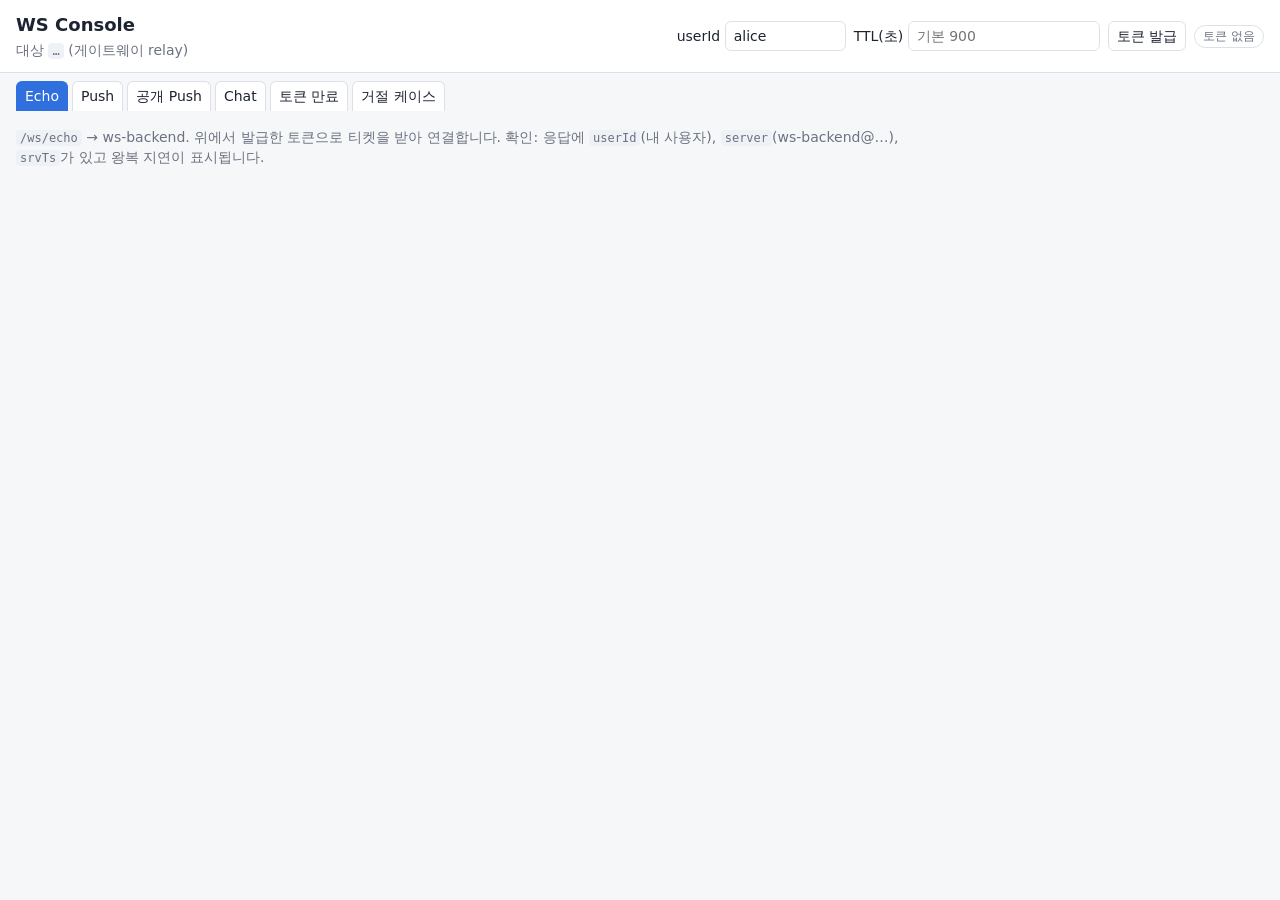
==== modules/ws-console/src/main/resources/static/index.html @ c3d89489 "Add ws-console browser test console and auth-api ttlSeconds (D23) - New module ws-console (:8060): a" ====
<!doctype html>
<html lang="ko">
<head>
  <meta charset="utf-8">
  <meta name="viewport" content="width=device-width, initial-scale=1">
  <title>WS Console</title>
  <link rel="stylesheet" href="style.css">
</head>
<body>
<header class="top">
  <div class="brand">
    <h1>WS Console</h1>
    <span class="muted">대상 <code id="ws-base">…</code> (게이트웨이 relay)</span>
  </div>
  <form id="auth-form" class="auth">
    <label>userId <input id="user-id" value="alice" required size="10"></label>
    <label>TTL(초) <input id="ttl" type="number" min="1" placeholder="기본 900" size="6"></label>
    <button type="submit">토큰 발급</button>
    <span id="token-state" class="badge">토큰 없음</span>
  </form>
</header>

<nav class="tabs" id="tabs">
  <button data-tab="echo" class="active">Echo</button>
  <button data-tab="push">Push</button>
  <button data-tab="public">공개 Push</button>
  <button data-tab="chat">Chat</button>
  <button data-tab="expiry">토큰 만료</button>
  <button data-tab="probe">거절 케이스</button>
</nav>

<main>
  <section id="tab-echo" class="tab active">
    <p class="hint"><code>/ws/echo</code> → ws-backend. 위에서 발급한 토큰으로 티켓을 받아 연결합니다.
      확인: 응답에 <code>userId</code>(내 사용자), <code>server</code>(ws-backend@…), <code>srvTs</code>가 있고 왕복 지연이 표시됩니다.</p>
    <div id="echo-card"></div>
  </section>

  <section id="tab-push" class="tab">
    <p class="hint"><code>/ws/push</code> → ws-backend. 연결하면 기본 토픽 push가 바로 옵니다(autoSubscribe).
      subscribe로 토픽·주기·크기를 바꾸고 unsubscribe로 멈춥니다.</p>
    <div id="push-card"></div>
  </section>

  <section id="tab-public" class="tab">
    <p class="hint"><code>/ws/public/push</code> → ws-backend의 익명 엔드포인트. <b>토큰 없이</b> 연결해 push를 받습니다.
      확인: 메시지를 보내면 <code>read only</code> 오류가 오고, 응답의 userId는 없습니다.</p>
    <div id="public-card"></div>
  </section>

  <section id="tab-chat" class="tab">
    <p class="hint"><code>/ws/chat</code> → ws-chat. 참가자마다 자기 토큰과 티켓으로 연결합니다.
      확인: 같은 방의 모든 참가자(보낸 사람 포함)에게 메시지가 도착하고, 다른 방에는 가지 않으며, <code>server</code>가 ws-chat@…입니다.</p>
    <form id="chat-add" class="row">
      <label>참가자 userId <input id="chat-user" value="alice" size="10" required></label>
      <button type="submit">참가자 추가</button>
    </form>
    <div id="chat-cards" class="grid"></div>
  </section>

  <section id="tab-expiry" class="tab">
    <p class="hint">TTL이 짧은 access token으로 받은 티켓으로 <code>/ws/echo</code>에 연결합니다.
      세션은 access token 만료 시각에 서버가 <b>3000 token expired</b>로 닫아야 합니다.</p>
    <form id="expiry-form" class="row">
      <label>userId <input id="expiry-user" value="expiry-user" size="12" required></label>
      <label>TTL(초) <input id="expiry-ttl" type="number" min="1" value="10" size="5" required></label>
      <button type="submit">짧은 토큰으로 연결</button>
      <span id="expiry-state" class="badge">대기</span>
    </form>
    <div id="expiry-card"></div>
  </section>

  <section id="tab-probe" class="tab">
    <p class="hint">브라우저 WebSocket은 거절된 핸드셰이크의 HTTP 상태를 알 수 없어(close 1006만 보임)
      콘솔 서버가 대신 핸드셰이크를 시도하고 실제 상태를 알려 줍니다.</p>
    <div class="row"><button id="probe-all">전체 실행</button><span id="probe-summary" class="badge">-</span></div>
    <table class="probe">
      <thead><tr><th>케이스</th><th>경로</th><th>자격증명</th><th>기대</th><th>결과</th><th></th></tr></thead>
      <tbody id="probe-rows"></tbody>
    </table>
  </section>
</main>

<script type="module" src="app.js"></script>
</body>
</html>
---- modules/ws-console/src/main/resources/static/style.css ----
:root {
  --bg: #f6f7f9;
  --panel: #ffffff;
  --text: #1d2330;
  --muted: #6b7280;
  --border: #dde1e7;
  --accent: #2f6fde;
  --ok: #1f8a4c;
  --bad: #c43d3d;
  --warn: #b7791f;
  --code: #eef1f5;
}
@media (prefers-color-scheme: dark) {
  :root {
    --bg: #14171c;
    --panel: #1c2027;
    --text: #e3e6ea;
    --muted: #9aa3ae;
    --border: #2e343d;
    --accent: #6b9cf0;
    --ok: #4cc283;
    --bad: #ef6b6b;
    --warn: #e0a84a;
    --code: #262b33;
  }
}
* { box-sizing: border-box; }
body {
  margin: 0;
  background: var(--bg);
  color: var(--text);
  font: 14px/1.45 system-ui, -apple-system, "Apple SD Gothic Neo", sans-serif;
}
code, pre, .log { font-family: ui-monospace, SFMono-Regular, Menlo, monospace; font-size: 12px; }
code { background: var(--code); padding: 1px 4px; border-radius: 4px; }
h1 { font-size: 18px; margin: 0; }
.muted { color: var(--muted); }

.top {
  display: flex; flex-wrap: wrap; gap: 12px; align-items: center; justify-content: space-between;
  padding: 12px 16px; background: var(--panel); border-bottom: 1px solid var(--border);
}
.brand { display: flex; flex-direction: column; gap: 2px; }
.auth, .row { display: flex; flex-wrap: wrap; gap: 8px; align-items: center; }
.row { margin: 8px 0 12px; }

input, button {
  font: inherit; color: var(--text); background: var(--panel);
  border: 1px solid var(--border); border-radius: 6px; padding: 4px 8px;
}
input { max-width: 100%; }
button { cursor: pointer; }
button:hover { border-color: var(--accent); }
button.primary { background: var(--accent); border-color: var(--accent); color: #fff; }
button:disabled { opacity: .5; cursor: default; }

.tabs { display: flex; gap: 4px; padding: 8px 16px 0; overflow-x: auto; }
.tabs button { border-radius: 6px 6px 0 0; border-bottom: none; white-space: nowrap; }
.tabs button.active { background: var(--accent); border-color: var(--accent); color: #fff; }
main { padding: 12px 16px 32px; }
.tab { display: none; }
.tab.active { display: block; }
.hint { color: var(--muted); max-width: 900px; margin: 4px 0 12px; }

.badge {
  display: inline-block; padding: 2px 8px; border-radius: 999px; font-size: 12px;
  border: 1px solid var(--border); color: var(--muted);
}
.badge.ok { color: var(--ok); border-color: var(--ok); }
.badge.bad { color: var(--bad); border-color: var(--bad); }
.badge.warn { color: var(--warn); border-color: var(--warn); }
.badge.info { color: var(--accent); border-color: var(--accent); }

.grid { display: grid; grid-template-columns: repeat(auto-fill, minmax(420px, 1fr)); gap: 12px; }
@media (max-width: 480px) { .grid { grid-template-columns: 1fr; } }

.card { background: var(--panel); border: 1px solid var(--border); border-radius: 8px; padding: 12px; margin-bottom: 12px; }
.card-head { display: flex; flex-wrap: wrap; gap: 8px; align-items: center; }
.card-head .title { font-weight: 600; margin-right: auto; }
.controls { display: flex; flex-wrap: wrap; gap: 6px; align-items: center; margin: 10px 0; }
.stats { display: flex; flex-wrap: wrap; gap: 6px 14px; color: var(--muted); font-size: 12px; margin: 6px 0; }
.stats b { color: var(--text); font-weight: 600; }
.close-info { margin: 6px 0; font-size: 13px; }

.log {
  height: 260px; overflow: auto; background: var(--code); border-radius: 6px; padding: 6px 8px;
  white-space: pre-wrap; word-break: break-all;
}
.log .line { padding: 1px 0; border-bottom: 1px dashed var(--border); }
.log .t { color: var(--muted); margin-right: 6px; }
.log .out { color: var(--accent); }
.log .in { color: var(--ok); }
.log .sys { color: var(--warn); }
.log .err { color: var(--bad); }

table.probe { width: 100%; border-collapse: collapse; background: var(--panel); border: 1px solid var(--border); border-radius: 8px; }
table.probe th, table.probe td { padding: 6px 8px; border-bottom: 1px solid var(--border); text-align: left; vertical-align: top; }
table.probe th { font-size: 12px; color: var(--muted); }
@media (max-width: 720px) {
  table.probe thead { display: none; }
  table.probe tr { display: block; border-bottom: 1px solid var(--border); }
  table.probe td { display: block; border: none; padding: 2px 8px; }
}
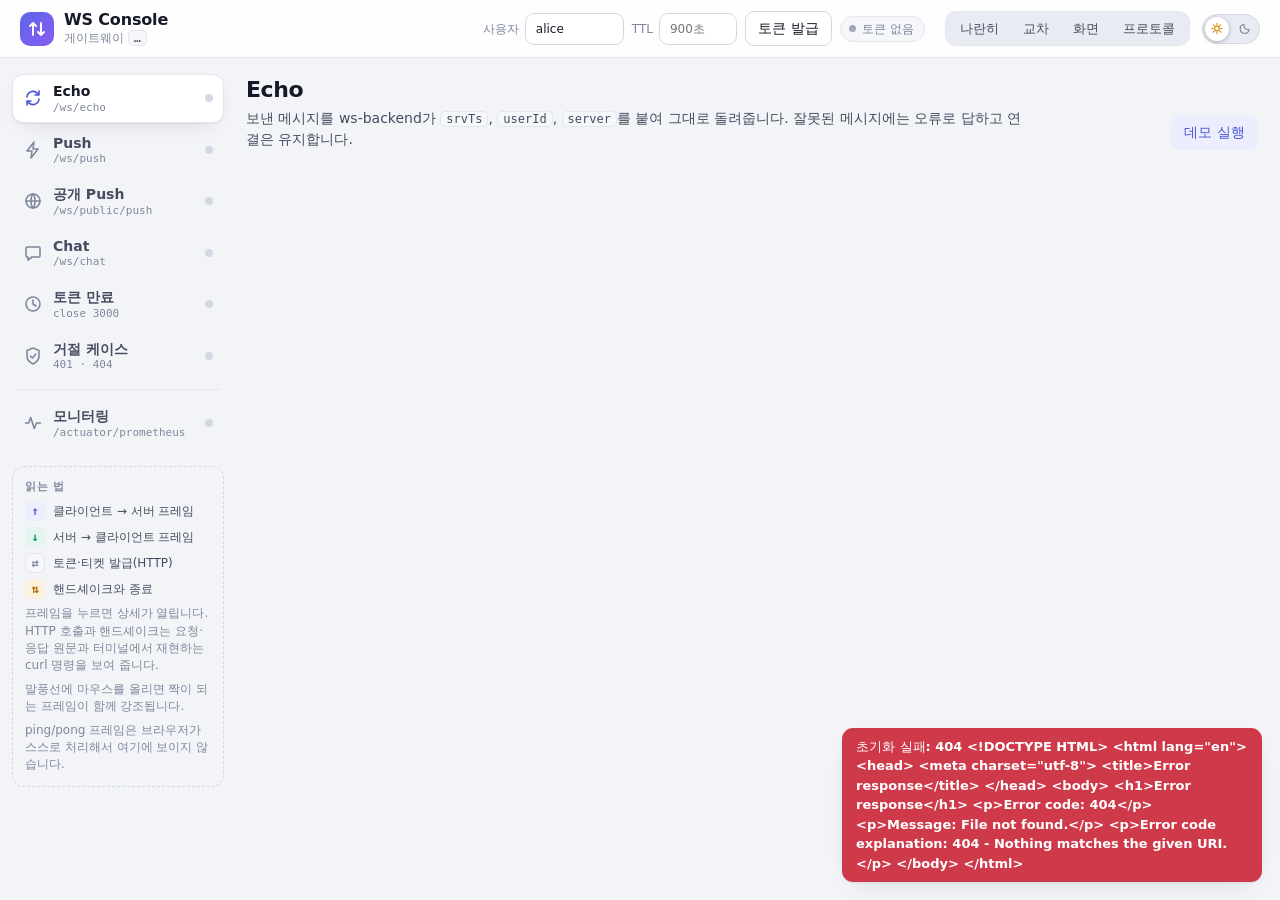
==== commit fa9db574: "v0.9 commit" ====
--- a/modules/ws-console/src/main/resources/static/index.html
+++ b/modules/ws-console/src/main/resources/static/index.html
@@ -4,83 +4,208 @@
   <meta charset="utf-8">
   <meta name="viewport" content="width=device-width, initial-scale=1">
   <title>WS Console</title>
+  <link rel="icon" href="data:image/svg+xml,%3Csvg xmlns='http://www.w3.org/2000/svg' viewBox='0 0 32 32'%3E%3Crect width='32' height='32' rx='9' fill='%235b66ea'/%3E%3Cpath d='M11 24V8m0 0-4 4m4-4 4 4M21 8v16m0 0-4-4m4 4 4-4' fill='none' stroke='white' stroke-width='2.6' stroke-linecap='round' stroke-linejoin='round'/%3E%3C/svg%3E">
+  <script>
+    // 첫 화면이 그려지기 전에 테마를 정한다(저장된 값 → 주소의 theme → 시스템 설정).
+    (function () {
+      var theme = null;
+      try { theme = localStorage.getItem('ws-console:theme'); } catch (e) { /* 저장 불가 환경 */ }
+      var fromHash = /(?:^|[#&])theme=(light|dark)/.exec(location.hash);
+      if (fromHash) theme = fromHash[1];
+      if (theme !== 'light' && theme !== 'dark') theme = matchMedia('(prefers-color-scheme: dark)').matches ? 'dark' : 'light';
+      document.documentElement.dataset.theme = theme;
+    })();
+  </script>
   <link rel="stylesheet" href="style.css">
 </head>
 <body>
 <header class="top">
   <div class="brand">
-    <h1>WS Console</h1>
-    <span class="muted">대상 <code id="ws-base">…</code> (게이트웨이 relay)</span>
+    <span class="logo" aria-hidden="true">
+      <svg viewBox="0 0 20 20"><path d="M6 16V4M6 4 3 7M6 4l3 3M14 4v12M14 16l-3-3M14 16l3-3"/></svg>
+    </span>
+    <div>
+      <h1>WS Console</h1>
+      <p>게이트웨이 <code id="ws-base">…</code></p>
+    </div>
   </div>
-  <form id="auth-form" class="auth">
-    <label>userId <input id="user-id" value="alice" required size="10"></label>
-    <label>TTL(초) <input id="ttl" type="number" min="1" placeholder="기본 900" size="6"></label>
-    <button type="submit">토큰 발급</button>
-    <span id="token-state" class="badge">토큰 없음</span>
+
+  <form id="auth-form" class="identity" title="Echo·Push·토큰 만료 탭이 쓰는 access token. 연결할 때 없으면 자동으로 발급합니다.">
+    <label>사용자<input id="user-id" value="alice" required size="8" autocomplete="off"></label>
+    <label>TTL<input id="ttl" type="number" min="1" placeholder="900초" size="5"></label>
+    <button type="submit" class="btn">토큰 발급</button>
+    <span id="token-state" class="pill idle"><i></i><span>토큰 없음</span></span>
   </form>
+
+  <div class="top-tools">
+    <div class="seg" id="mode-seg" role="group" aria-label="보기 방식">
+      <button type="button" data-mode="split" title="화면과 프로토콜을 같은 시각끼리 나란히">나란히</button>
+      <button type="button" data-mode="weave" title="화면 한 줄, 그때 오간 프레임 한 줄을 번갈아">교차</button>
+      <button type="button" data-mode="screen" title="사용자에게 보이는 화면만">화면</button>
+      <button type="button" data-mode="wire" title="오간 프레임만">프로토콜</button>
+    </div>
+    <button type="button" id="theme-toggle" class="theme-switch" role="switch" aria-label="나이트 모드">
+      <svg class="sun" viewBox="0 0 20 20"><circle cx="10" cy="10" r="3.4"/><path d="M10 2.5v2M10 15.5v2M2.5 10h2M15.5 10h2M4.7 4.7l1.4 1.4M13.9 13.9l1.4 1.4M4.7 15.3l1.4-1.4M13.9 6.1l1.4-1.4"/></svg>
+      <svg class="moon" viewBox="0 0 20 20"><path d="M16 11.6A6.5 6.5 0 0 1 8.4 4a6.5 6.5 0 1 0 7.6 7.6z"/></svg>
+      <span class="knob"></span>
+    </button>
+  </div>
 </header>
 
-<nav class="tabs" id="tabs">
-  <button data-tab="echo" class="active">Echo</button>
-  <button data-tab="push">Push</button>
-  <button data-tab="public">공개 Push</button>
-  <button data-tab="chat">Chat</button>
-  <button data-tab="expiry">토큰 만료</button>
-  <button data-tab="probe">거절 케이스</button>
-</nav>
-
-<main>
-  <section id="tab-echo" class="tab active">
-    <p class="hint"><code>/ws/echo</code> → ws-backend. 위에서 발급한 토큰으로 티켓을 받아 연결합니다.
-      확인: 응답에 <code>userId</code>(내 사용자), <code>server</code>(ws-backend@…), <code>srvTs</code>가 있고 왕복 지연이 표시됩니다.</p>
-    <div id="echo-card"></div>
-  </section>
-
-  <section id="tab-push" class="tab">
-    <p class="hint"><code>/ws/push</code> → ws-backend. 연결하면 기본 토픽 push가 바로 옵니다(autoSubscribe).
-      subscribe로 토픽·주기·크기를 바꾸고 unsubscribe로 멈춥니다.</p>
-    <div id="push-card"></div>
-  </section>
-
-  <section id="tab-public" class="tab">
-    <p class="hint"><code>/ws/public/push</code> → ws-backend의 익명 엔드포인트. <b>토큰 없이</b> 연결해 push를 받습니다.
-      확인: 메시지를 보내면 <code>read only</code> 오류가 오고, 응답의 userId는 없습니다.</p>
-    <div id="public-card"></div>
-  </section>
-
-  <section id="tab-chat" class="tab">
-    <p class="hint"><code>/ws/chat</code> → ws-chat. 참가자마다 자기 토큰과 티켓으로 연결합니다.
-      확인: 같은 방의 모든 참가자(보낸 사람 포함)에게 메시지가 도착하고, 다른 방에는 가지 않으며, <code>server</code>가 ws-chat@…입니다.</p>
-    <form id="chat-add" class="row">
-      <label>참가자 userId <input id="chat-user" value="alice" size="10" required></label>
-      <button type="submit">참가자 추가</button>
-    </form>
-    <div id="chat-cards" class="grid"></div>
-  </section>
-
-  <section id="tab-expiry" class="tab">
-    <p class="hint">TTL이 짧은 access token으로 받은 티켓으로 <code>/ws/echo</code>에 연결합니다.
-      세션은 access token 만료 시각에 서버가 <b>3000 token expired</b>로 닫아야 합니다.</p>
-    <form id="expiry-form" class="row">
-      <label>userId <input id="expiry-user" value="expiry-user" size="12" required></label>
-      <label>TTL(초) <input id="expiry-ttl" type="number" min="1" value="10" size="5" required></label>
-      <button type="submit">짧은 토큰으로 연결</button>
-      <span id="expiry-state" class="badge">대기</span>
-    </form>
-    <div id="expiry-card"></div>
-  </section>
-
-  <section id="tab-probe" class="tab">
-    <p class="hint">브라우저 WebSocket은 거절된 핸드셰이크의 HTTP 상태를 알 수 없어(close 1006만 보임)
-      콘솔 서버가 대신 핸드셰이크를 시도하고 실제 상태를 알려 줍니다.</p>
-    <div class="row"><button id="probe-all">전체 실행</button><span id="probe-summary" class="badge">-</span></div>
-    <table class="probe">
-      <thead><tr><th>케이스</th><th>경로</th><th>자격증명</th><th>기대</th><th>결과</th><th></th></tr></thead>
-      <tbody id="probe-rows"></tbody>
-    </table>
-  </section>
-</main>
-
+<div class="shell">
+  <aside class="side">
+    <nav class="tabs" id="tabs" aria-label="시나리오">
+      <button type="button" data-tab="echo" class="active">
+        <svg viewBox="0 0 20 20"><path d="M4 9a6 6 0 0 1 10.4-3.6L16 7M16 3v4h-4M16 11a6 6 0 0 1-10.4 3.6L4 13M4 17v-4h4"/></svg>
+        <span><b>Echo</b><small>/ws/echo</small></span><i class="state"></i>
+      </button>
+      <button type="button" data-tab="push">
+        <svg viewBox="0 0 20 20"><path d="M11 2 4 11h5l-1 7 7-9h-5z"/></svg>
+        <span><b>Push</b><small>/ws/push</small></span><i class="state"></i>
+      </button>
+      <button type="button" data-tab="public">
+        <svg viewBox="0 0 20 20"><circle cx="10" cy="10" r="7"/><path d="M3 10h14M10 3c2.6 2.6 2.6 11.4 0 14M10 3c-2.6 2.6-2.6 11.4 0 14"/></svg>
+        <span><b>공개 Push</b><small>/ws/public/push</small></span><i class="state"></i>
+      </button>
+      <button type="button" data-tab="chat">
+        <svg viewBox="0 0 20 20"><path d="M4 4h12a1 1 0 0 1 1 1v8a1 1 0 0 1-1 1H9l-4 3v-3H4a1 1 0 0 1-1-1V5a1 1 0 0 1 1-1z"/></svg>
+        <span><b>Chat</b><small>/ws/chat</small></span><i class="state"></i>
+      </button>
+      <button type="button" data-tab="expiry">
+        <svg viewBox="0 0 20 20"><circle cx="10" cy="10" r="7"/><path d="M10 6v4l3 2"/></svg>
+        <span><b>토큰 만료</b><small>close 3000</small></span><i class="state"></i>
+      </button>
+      <button type="button" data-tab="probe">
+        <svg viewBox="0 0 20 20"><path d="M10 2 4 4.5V10c0 3.6 2.5 6.3 6 8 3.5-1.7 6-4.4 6-8V4.5z"/><path d="m7.4 10 2 2 3.4-4"/></svg>
+        <span><b>거절 케이스</b><small>401 · 404</small></span><i class="state"></i>
+      </button>
+      <hr>
+      <button type="button" data-tab="monitor">
+        <svg viewBox="0 0 20 20"><path d="M2.5 10h3.2l2-5.5 3.6 11 2.2-5.5h4"/></svg>
+        <span><b>모니터링</b><small>/actuator/prometheus</small></span><i class="state"></i>
+      </button>
+    </nav>
+
+    <div class="legend">
+      <h2>읽는 법</h2>
+      <p><span class="key out">↑</span>클라이언트 → 서버 프레임</p>
+      <p><span class="key in">↓</span>서버 → 클라이언트 프레임</p>
+      <p><span class="key http">⇄</span>토큰·티켓 발급(HTTP)</p>
+      <p><span class="key open">⇅</span>핸드셰이크와 종료</p>
+      <p class="tip">프레임을 누르면 상세가 열립니다. HTTP 호출과 핸드셰이크는 요청·응답 원문과 터미널에서 재현하는 curl 명령을 보여 줍니다.</p>
+      <p class="tip">말풍선에 마우스를 올리면 짝이 되는 프레임이 함께 강조됩니다.</p>
+      <p class="tip">ping/pong 프레임은 브라우저가 스스로 처리해서 여기에 보이지 않습니다.</p>
+    </div>
+  </aside>
+
+  <main>
+    <section id="tab-echo" class="tab active" data-mode="split">
+      <div class="scene-head">
+        <div>
+          <h2>Echo</h2>
+          <p>보낸 메시지를 ws-backend가 <code>srvTs</code>, <code>userId</code>, <code>server</code>를 붙여 그대로 돌려줍니다.
+            잘못된 메시지에는 오류로 답하고 연결은 유지합니다.</p>
+        </div>
+        <button type="button" class="btn accent" data-demo="echo">데모 실행</button>
+      </div>
+      <div id="echo-stage" class="stage"></div>
+    </section>
+
+    <section id="tab-push" class="tab" data-mode="split">
+      <div class="scene-head">
+        <div>
+          <h2>Push</h2>
+          <p>연결하면 기본 토픽이 바로 흘러옵니다. <code>subscribe</code>로 토픽·주기·크기를 바꾸고 <code>unsubscribe</code>로 멈춥니다.
+            보내는 쪽 큐가 가득 차면 서버가 메시지를 버리므로 seq가 건너뛸 수 있습니다.</p>
+        </div>
+        <button type="button" class="btn accent" data-demo="push">데모 실행</button>
+      </div>
+      <div id="push-stage" class="stage"></div>
+    </section>
+
+    <section id="tab-public" class="tab" data-mode="split">
+      <div class="scene-head">
+        <div>
+          <h2>공개 Push</h2>
+          <p>토큰 없이 연결하는 익명 엔드포인트입니다. 읽기 전용이라 무엇을 보내도 <code>read only</code> 오류가 옵니다.</p>
+        </div>
+        <button type="button" class="btn accent" data-demo="public">데모 실행</button>
+      </div>
+      <div id="public-stage" class="stage"></div>
+    </section>
+
+    <section id="tab-chat" class="tab" data-mode="weave">
+      <div class="scene-head">
+        <div>
+          <h2>Chat</h2>
+          <p>참가자마다 자기 토큰과 티켓으로 ws-chat에 연결합니다. 같은 방의 모두(보낸 사람 포함)에게 전달되고 다른 방에는 가지 않습니다.</p>
+        </div>
+        <form id="chat-add" class="inline-form">
+          <input id="chat-user" value="alice" size="9" required autocomplete="off" aria-label="참가자 이름">
+          <button type="submit" class="btn">참가자 추가</button>
+          <button type="button" class="btn accent" data-demo="chat">데모 대화</button>
+        </form>
+      </div>
+      <div id="chat-stage" class="stage grid">
+        <div class="stage-empty" id="chat-empty">
+          <b>아직 참가자가 없습니다</b>
+          <span>참가자를 추가하거나 <em>데모 대화</em>를 눌러 alice, bob, carol의 대화를 재생해 보세요.</span>
+        </div>
+      </div>
+    </section>
+
+    <section id="tab-expiry" class="tab" data-mode="split">
+      <div class="scene-head">
+        <div>
+          <h2>토큰 만료</h2>
+          <p>수명이 짧은 access token으로 연결합니다. 세션은 티켓이 아니라 access token의 만료 시각에 서버가 <b>3000 token expired</b>로 닫습니다.</p>
+        </div>
+        <form id="expiry-form" class="inline-form">
+          <input id="expiry-user" value="expiry-user" size="11" required autocomplete="off" aria-label="사용자">
+          <label>TTL<input id="expiry-ttl" type="number" min="1" value="10" size="4" required>초</label>
+          <button type="submit" class="btn">짧은 토큰으로 연결</button>
+          <button type="button" class="btn accent" data-demo="expiry" title="TTL 6초로 연결해 만료까지 지켜봅니다">데모 실행</button>
+        </form>
+      </div>
+      <div id="expiry-stage" class="stage"></div>
+    </section>
+
+    <section id="tab-probe" class="tab">
+      <div class="scene-head">
+        <div>
+          <h2>거절 케이스</h2>
+          <p>브라우저 WebSocket은 거절된 핸드셰이크의 HTTP 상태를 알 수 없습니다(close 1006만 보입니다).
+            콘솔 서버가 대신 핸드셰이크를 시도해 실제 상태를 알려 줍니다.</p>
+        </div>
+        <div class="inline-form">
+          <span id="probe-summary" class="pill idle"><i></i><span>아직 실행 전</span></span>
+          <button type="button" class="btn accent" id="probe-all" data-demo="probe">전체 실행</button>
+        </div>
+      </div>
+      <div class="probe-progress"><i id="probe-bar"></i></div>
+      <div id="probe-list" class="probe-list"></div>
+    </section>
+
+    <section id="tab-monitor" class="tab">
+      <div class="scene-head">
+        <div>
+          <h2>모니터링</h2>
+          <p>게이트웨이와 서비스가 내보내는 메트릭을 콘솔 서버가 대신 읽어 옵니다. 기록은 이 화면이 열려 있는 동안만 쌓이고,
+            새로 고치면 비워집니다.</p>
+        </div>
+        <div class="inline-form">
+          <span id="monitor-status" class="pill connecting"><i></i><span>불러오는 중</span></span>
+          <div class="seg" id="monitor-window" role="group" aria-label="보는 구간"></div>
+          <button type="button" class="btn" id="monitor-pause">일시정지</button>
+          <button type="button" class="btn accent" data-demo="monitor" title="공개 push 연결 12개를 15초 동안 열고, 인증 없는 연결을 3번 시도합니다">데모 트래픽</button>
+        </div>
+      </div>
+      <div id="monitor-stage" class="monitor"></div>
+    </section>
+  </main>
+</div>
+
+<div id="toasts" aria-live="polite"></div>
 <script type="module" src="app.js"></script>
 </body>
 </html>
--- a/modules/ws-console/src/main/resources/static/style.css
+++ b/modules/ws-console/src/main/resources/static/style.css
@@ -1,103 +1,592 @@
+/* WS Console 스타일(D25). 색은 모두 토큰으로 두고, html[data-theme]으로 데이/나이트를 바꾼다. */
+
 :root {
-  --bg: #f6f7f9;
+  color-scheme: light;
+  --bg: #f3f4f8;
+  --bg-2: #e9ebf2;
   --panel: #ffffff;
-  --text: #1d2330;
-  --muted: #6b7280;
-  --border: #dde1e7;
-  --accent: #2f6fde;
-  --ok: #1f8a4c;
-  --bad: #c43d3d;
-  --warn: #b7791f;
-  --code: #eef1f5;
-}
-@media (prefers-color-scheme: dark) {
-  :root {
-    --bg: #14171c;
-    --panel: #1c2027;
-    --text: #e3e6ea;
-    --muted: #9aa3ae;
-    --border: #2e343d;
-    --accent: #6b9cf0;
-    --ok: #4cc283;
-    --bad: #ef6b6b;
-    --warn: #e0a84a;
-    --code: #262b33;
-  }
-}
+  --panel-2: #f6f7fb;
+  --ink: #161a26;
+  --ink-2: #454c5f;
+  --muted: #7f879c;
+  --line: #e3e6ef;
+  --line-2: #d3d8e4;
+  --accent: #4c57d6;
+  --accent-ink: #ffffff;
+  --accent-soft: #eceefd;
+  --in: #0c8a6a;
+  --in-soft: #e2f5ef;
+  --warn: #b0670a;
+  --warn-soft: #fcf1dc;
+  --bad: #cf3a4b;
+  --bad-soft: #fde9eb;
+  --bubble-me: #4c57d6;
+  --bubble-them: #eef0f6;
+  --code-bg: #f7f8fb;
+  --j-key: #5a4fcf;
+  --j-str: #0c7f62;
+  --j-num: #b0570a;
+  --shadow: 0 1px 2px rgb(22 26 38 / 5%), 0 8px 24px -12px rgb(22 26 38 / 18%);
+  --knob: #ffffff;
+  /* 차트 시리즈 색(모니터링 탭, D28). 대상 순서대로 고정해서 쓴다. */
+  --s1: #2a78d6; --s2: #eb6834; --s3: #1baf7a; --s4: #eda100; --s5: #e87ba4; --s6: #008300; --s7: #6250d6; --s8: #e34948;
+  --axis-w: 96px;
+  --radius: 14px;
+  --mono: ui-monospace, "SF Mono", SFMono-Regular, Menlo, Consolas, monospace;
+  --sans: -apple-system, BlinkMacSystemFont, "Pretendard", "Apple SD Gothic Neo", "Segoe UI", system-ui, sans-serif;
+}
+
+html[data-theme="dark"] {
+  color-scheme: dark;
+  --bg: #0c0e13;
+  --bg-2: #11141b;
+  --panel: #151922;
+  --panel-2: #1a1f2a;
+  --ink: #e9ebf3;
+  --ink-2: #b7bdcd;
+  --muted: #7d859b;
+  --line: #242a37;
+  --line-2: #323a4a;
+  --accent: #8d95ff;
+  --accent-ink: #0c0e13;
+  --accent-soft: #1f2347;
+  --in: #4fd3ab;
+  --in-soft: #12302a;
+  --warn: #f0b85c;
+  --warn-soft: #33270f;
+  --bad: #ff7887;
+  --bad-soft: #3a1a20;
+  --bubble-me: #5661e6;
+  --bubble-them: #222838;
+  --code-bg: #10131a;
+  --j-key: #a5abff;
+  --j-str: #6fdcb9;
+  --j-num: #f0b85c;
+  --shadow: 0 1px 2px rgb(0 0 0 / 30%), 0 12px 32px -16px rgb(0 0 0 / 70%);
+  --knob: #3a4258;
+  --s1: #3987e5; --s2: #d95926; --s3: #199e70; --s4: #c98500; --s5: #d55181; --s6: #0ca30c; --s7: #9085e9; --s8: #e66767;
+}
+
 * { box-sizing: border-box; }
+[hidden] { display: none !important; }
+html { height: 100%; }
 body {
   margin: 0;
+  min-height: 100%;
   background: var(--bg);
-  color: var(--text);
-  font: 14px/1.45 system-ui, -apple-system, "Apple SD Gothic Neo", sans-serif;
-}
-code, pre, .log { font-family: ui-monospace, SFMono-Regular, Menlo, monospace; font-size: 12px; }
-code { background: var(--code); padding: 1px 4px; border-radius: 4px; }
-h1 { font-size: 18px; margin: 0; }
-.muted { color: var(--muted); }
-
+  color: var(--ink);
+  font: 14px/1.5 var(--sans);
+  -webkit-font-smoothing: antialiased;
+}
+html.theme-anim, html.theme-anim * { transition: background-color .28s ease, border-color .28s ease, color .28s ease, fill .28s ease, stroke .28s ease !important; }
+
+h1, h2, p { margin: 0; }
+code, .mono { font-family: var(--mono); font-size: 12px; }
+code { background: var(--panel-2); border: 1px solid var(--line); padding: 0 5px; border-radius: 5px; color: var(--ink-2); }
+.dim { color: var(--muted); }
+.spacer { flex: 1; }
+.grow { flex: 1 1 160px; min-width: 0; }
+svg { fill: none; stroke: currentColor; stroke-width: 1.6; stroke-linecap: round; stroke-linejoin: round; }
+
+/* ---------- 입력, 버튼 ---------- */
+input {
+  font: inherit; color: var(--ink); background: var(--panel); min-width: 0; max-width: 100%;
+  border: 1px solid var(--line-2); border-radius: 9px; padding: 6px 10px; outline: none;
+}
+input:focus-visible { border-color: var(--accent); box-shadow: 0 0 0 3px var(--accent-soft); }
+input[type="number"] { width: 84px; }
+#ttl { width: 78px; }
+#expiry-ttl { width: 64px; }
+label { display: inline-flex; align-items: center; gap: 6px; font-size: 12px; color: var(--muted); white-space: nowrap; }
+
+.btn {
+  font: inherit; font-weight: 550; color: var(--ink); background: var(--panel); cursor: pointer; white-space: nowrap;
+  border: 1px solid var(--line-2); border-radius: 9px; padding: 6px 12px; transition: background-color .12s, border-color .12s, transform .06s;
+}
+.btn:hover:not(:disabled) { border-color: var(--accent); }
+.btn:active:not(:disabled) { transform: translateY(1px); }
+.btn:focus-visible, .seg button:focus-visible, .tabs button:focus-visible, .theme-switch:focus-visible { outline: 2px solid var(--accent); outline-offset: 2px; }
+.btn:disabled { opacity: .45; cursor: default; }
+.btn.primary { background: var(--accent); border-color: var(--accent); color: var(--accent-ink); }
+.btn.primary:hover:not(:disabled) { filter: brightness(1.08); }
+.btn.accent { background: var(--accent-soft); border-color: transparent; color: var(--accent); }
+.btn.ghost { background: transparent; border-color: transparent; color: var(--ink-2); }
+.btn.ghost:hover:not(:disabled) { background: var(--panel-2); border-color: var(--line); }
+.btn.busy { position: relative; color: transparent; }
+.btn.busy::after {
+  content: ""; position: absolute; inset: 0; margin: auto; width: 14px; height: 14px; border-radius: 50%;
+  border: 2px solid var(--accent); border-right-color: transparent; animation: spin .7s linear infinite;
+}
+
+.pill {
+  display: inline-flex; align-items: center; gap: 6px; padding: 3px 10px 3px 8px; border-radius: 999px;
+  font-size: 12px; font-weight: 550; white-space: nowrap; background: var(--panel-2); color: var(--muted); border: 1px solid var(--line);
+}
+.pill i { width: 7px; height: 7px; border-radius: 50%; background: currentColor; opacity: .7; }
+.pill.connecting { color: var(--warn); background: var(--warn-soft); border-color: transparent; }
+.pill.connecting i { animation: pulse 1s ease-in-out infinite; }
+.pill.open { color: var(--in); background: var(--in-soft); border-color: transparent; }
+.pill.open i { opacity: 1; box-shadow: 0 0 0 3px color-mix(in srgb, var(--in) 22%, transparent); }
+.pill.closed.warn { color: var(--warn); background: var(--warn-soft); border-color: transparent; }
+.pill.closed.bad { color: var(--bad); background: var(--bad-soft); border-color: transparent; }
+
+.chip {
+  display: inline-flex; align-items: center; padding: 2px 8px; border-radius: 7px; font-size: 12px;
+  background: var(--panel-2); border: 1px solid var(--line); color: var(--ink-2); white-space: nowrap;
+  max-width: 100%; overflow: hidden; text-overflow: ellipsis;
+}
+
+/* ---------- 상단 ---------- */
 .top {
-  display: flex; flex-wrap: wrap; gap: 12px; align-items: center; justify-content: space-between;
-  padding: 12px 16px; background: var(--panel); border-bottom: 1px solid var(--border);
-}
-.brand { display: flex; flex-direction: column; gap: 2px; }
-.auth, .row { display: flex; flex-wrap: wrap; gap: 8px; align-items: center; }
-.row { margin: 8px 0 12px; }
-
-input, button {
-  font: inherit; color: var(--text); background: var(--panel);
-  border: 1px solid var(--border); border-radius: 6px; padding: 4px 8px;
-}
-input { max-width: 100%; }
-button { cursor: pointer; }
-button:hover { border-color: var(--accent); }
-button.primary { background: var(--accent); border-color: var(--accent); color: #fff; }
-button:disabled { opacity: .5; cursor: default; }
-
-.tabs { display: flex; gap: 4px; padding: 8px 16px 0; overflow-x: auto; }
-.tabs button { border-radius: 6px 6px 0 0; border-bottom: none; white-space: nowrap; }
-.tabs button.active { background: var(--accent); border-color: var(--accent); color: #fff; }
-main { padding: 12px 16px 32px; }
+  position: sticky; top: 0; z-index: 20; display: flex; flex-wrap: wrap; align-items: center; gap: 10px 20px;
+  padding: 10px 20px; border-bottom: 1px solid var(--line);
+  background: color-mix(in srgb, var(--panel) 86%, transparent); backdrop-filter: saturate(1.4) blur(12px);
+}
+.brand { display: flex; align-items: center; gap: 10px; margin-right: auto; }
+.brand h1 { font-size: 16px; letter-spacing: -.01em; line-height: 1.2; }
+.brand p { font-size: 12px; color: var(--muted); }
+.logo {
+  width: 34px; height: 34px; display: grid; place-items: center; border-radius: 10px; color: #fff;
+  background: linear-gradient(135deg, #5b66ea, #8a5cf0);
+}
+.logo svg { width: 20px; height: 20px; stroke-width: 1.9; }
+.identity { display: flex; flex-wrap: wrap; align-items: center; gap: 8px; }
+.top-tools { display: flex; align-items: center; gap: 12px; }
+
+.seg { display: inline-flex; padding: 3px; gap: 2px; border-radius: 11px; background: var(--bg-2); border: 1px solid var(--line); }
+.seg button {
+  font: inherit; font-size: 13px; font-weight: 550; color: var(--ink-2); background: transparent; border: 0; cursor: pointer;
+  padding: 4px 11px; border-radius: 8px; white-space: nowrap;
+}
+.seg button.active { background: var(--panel); color: var(--accent); box-shadow: 0 1px 3px rgb(0 0 0 / 14%); }
+.seg.disabled { opacity: .4; }
+.seg button:disabled { cursor: default; }
+
+.theme-switch {
+  position: relative; width: 58px; height: 30px; border-radius: 999px; cursor: pointer; padding: 0;
+  background: var(--bg-2); border: 1px solid var(--line-2); display: flex; align-items: center; justify-content: space-between;
+}
+.theme-switch svg { width: 15px; height: 15px; margin: 0 7px; position: relative; z-index: 1; color: var(--muted); transition: color .25s; }
+.theme-switch .knob {
+  position: absolute; top: 2px; left: 2px; width: 24px; height: 24px; border-radius: 50%;
+  background: var(--knob); box-shadow: 0 1px 4px rgb(0 0 0 / 28%); transition: transform .28s cubic-bezier(.4, 1.4, .5, 1);
+}
+html[data-theme="light"] .theme-switch .sun { color: #d98a0b; }
+html[data-theme="dark"] .theme-switch .knob { transform: translateX(28px); }
+html[data-theme="dark"] .theme-switch .moon { color: #c9cdff; }
+
+/* ---------- 골격 ---------- */
+.shell { display: grid; grid-template-columns: 236px minmax(0, 1fr); align-items: start; }
+.side { position: sticky; top: 57px; padding: 16px 12px; display: flex; flex-direction: column; gap: 18px; }
+main { padding: 18px 22px 40px 10px; min-width: 0; }
+
+.tabs { display: flex; flex-direction: column; gap: 3px; }
+.tabs button {
+  display: flex; align-items: center; gap: 10px; width: 100%; text-align: left; font: inherit; color: var(--ink-2); cursor: pointer;
+  padding: 8px 10px; border-radius: 11px; border: 1px solid transparent; background: transparent;
+}
+.tabs button:hover { background: var(--bg-2); }
+.tabs button.active { background: var(--panel); border-color: var(--line); color: var(--ink); box-shadow: var(--shadow); }
+.tabs button svg { width: 20px; height: 20px; flex: none; color: var(--muted); }
+.tabs button.active svg { color: var(--accent); }
+.tabs button span { display: flex; flex-direction: column; line-height: 1.25; min-width: 0; flex: 1; }
+.tabs button b { font-weight: 600; font-size: 14px; }
+.tabs button small { font: 11px var(--mono); color: var(--muted); overflow: hidden; text-overflow: ellipsis; white-space: nowrap; }
+.tabs .state { width: 8px; height: 8px; border-radius: 50%; flex: none; background: var(--line-2); }
+.tabs .state.connecting { background: var(--warn); animation: pulse 1s ease-in-out infinite; }
+.tabs .state.open { background: var(--in); box-shadow: 0 0 0 3px color-mix(in srgb, var(--in) 22%, transparent); }
+.tabs .state.warn { background: var(--warn); }
+.tabs .state.bad { background: var(--bad); }
+
+.legend { padding: 12px; border-radius: 12px; border: 1px dashed var(--line-2); font-size: 12px; color: var(--ink-2); display: grid; gap: 6px; }
+.legend h2 { font-size: 11px; letter-spacing: .08em; color: var(--muted); font-weight: 600; }
+.legend p { display: flex; align-items: center; gap: 8px; }
+.legend .tip { color: var(--muted); line-height: 1.45; }
+.key { width: 20px; height: 20px; flex: none; display: grid; place-items: center; border-radius: 6px; font: 600 12px var(--mono); }
+.key.out { background: var(--accent-soft); color: var(--accent); }
+.key.in { background: var(--in-soft); color: var(--in); }
+.key.http { background: var(--panel-2); color: var(--muted); border: 1px solid var(--line); }
+.key.open { background: var(--warn-soft); color: var(--warn); }
+
 .tab { display: none; }
-.tab.active { display: block; }
-.hint { color: var(--muted); max-width: 900px; margin: 4px 0 12px; }
-
-.badge {
-  display: inline-block; padding: 2px 8px; border-radius: 999px; font-size: 12px;
-  border: 1px solid var(--border); color: var(--muted);
-}
-.badge.ok { color: var(--ok); border-color: var(--ok); }
-.badge.bad { color: var(--bad); border-color: var(--bad); }
-.badge.warn { color: var(--warn); border-color: var(--warn); }
-.badge.info { color: var(--accent); border-color: var(--accent); }
-
-.grid { display: grid; grid-template-columns: repeat(auto-fill, minmax(420px, 1fr)); gap: 12px; }
-@media (max-width: 480px) { .grid { grid-template-columns: 1fr; } }
-
-.card { background: var(--panel); border: 1px solid var(--border); border-radius: 8px; padding: 12px; margin-bottom: 12px; }
-.card-head { display: flex; flex-wrap: wrap; gap: 8px; align-items: center; }
-.card-head .title { font-weight: 600; margin-right: auto; }
-.controls { display: flex; flex-wrap: wrap; gap: 6px; align-items: center; margin: 10px 0; }
-.stats { display: flex; flex-wrap: wrap; gap: 6px 14px; color: var(--muted); font-size: 12px; margin: 6px 0; }
-.stats b { color: var(--text); font-weight: 600; }
-.close-info { margin: 6px 0; font-size: 13px; }
-
-.log {
-  height: 260px; overflow: auto; background: var(--code); border-radius: 6px; padding: 6px 8px;
-  white-space: pre-wrap; word-break: break-all;
-}
-.log .line { padding: 1px 0; border-bottom: 1px dashed var(--border); }
-.log .t { color: var(--muted); margin-right: 6px; }
-.log .out { color: var(--accent); }
-.log .in { color: var(--ok); }
-.log .sys { color: var(--warn); }
-.log .err { color: var(--bad); }
-
-table.probe { width: 100%; border-collapse: collapse; background: var(--panel); border: 1px solid var(--border); border-radius: 8px; }
-table.probe th, table.probe td { padding: 6px 8px; border-bottom: 1px solid var(--border); text-align: left; vertical-align: top; }
-table.probe th { font-size: 12px; color: var(--muted); }
-@media (max-width: 720px) {
-  table.probe thead { display: none; }
-  table.probe tr { display: block; border-bottom: 1px solid var(--border); }
-  table.probe td { display: block; border: none; padding: 2px 8px; }
-}
+.tab.active { display: block; animation: rise .22s ease-out; }
+.scene-head { display: flex; flex-wrap: wrap; align-items: flex-end; justify-content: space-between; gap: 12px 24px; margin-bottom: 14px; }
+.scene-head h2 { font-size: 22px; letter-spacing: -.02em; line-height: 1.25; }
+.scene-head p { color: var(--ink-2); max-width: 780px; margin-top: 4px; text-wrap: pretty; }
+.inline-form { display: flex; flex-wrap: wrap; align-items: center; gap: 8px; }
+
+.stage.grid { display: grid; grid-template-columns: repeat(auto-fit, minmax(340px, 1fr)); gap: 14px; align-items: start; }
+.tab[data-mode="split"] .stage.grid { grid-template-columns: repeat(auto-fit, minmax(min(100%, 660px), 1fr)); }
+.stage-empty {
+  grid-column: 1 / -1; display: grid; gap: 4px; justify-items: center; text-align: center; padding: 56px 20px;
+  border: 1px dashed var(--line-2); border-radius: var(--radius); color: var(--muted);
+}
+.stage-empty b { color: var(--ink); font-size: 15px; }
+.stage-empty em { font-style: normal; color: var(--accent); font-weight: 600; }
+
+/* ---------- 패널 ---------- */
+.panel {
+  container: panel / inline-size; background: var(--panel); border: 1px solid var(--line); border-radius: var(--radius);
+  box-shadow: var(--shadow); display: flex; flex-direction: column; min-width: 0; overflow: hidden;
+}
+.panel-head { display: flex; flex-wrap: wrap; align-items: center; gap: 8px; padding: 10px 14px; border-bottom: 1px solid var(--line); }
+.panel-head { flex-wrap: nowrap; }
+.panel-title { display: flex; flex-direction: column; line-height: 1.25; margin-right: 4px; min-width: 0; flex: 0 1 auto; }
+.panel-title b { font-size: 15px; overflow: hidden; text-overflow: ellipsis; white-space: nowrap; }
+.panel-title code { background: none; border: 0; padding: 0; color: var(--muted); overflow: hidden; text-overflow: ellipsis; white-space: nowrap; }
+.panel-head .pill, .panel-head .btn { flex: none; }
+.panel-head .btn { padding: 4px 10px; font-size: 13px; }
+.panel-widget { display: flex; flex-wrap: wrap; align-items: center; gap: 12px 24px; padding: 12px 14px; border-bottom: 1px solid var(--line); background: var(--panel-2); }
+
+.avatar {
+  width: 32px; height: 32px; flex: none; border-radius: 50%; display: grid; place-items: center; font-weight: 650; font-size: 14px; color: #fff;
+  background: linear-gradient(140deg, hsl(var(--hue) 62% 58%), hsl(calc(var(--hue) + 28) 58% 46%));
+}
+
+.tiles { display: flex; flex-wrap: wrap; gap: 8px 22px; }
+.tile { display: flex; flex-direction: column; line-height: 1.25; }
+.tile span { font-size: 11px; color: var(--muted); }
+.tile b { font-size: 15px; font-variant-numeric: tabular-nums; font-weight: 650; }
+
+/* ---------- 타임라인: 보기 방식 ---------- */
+.col-heads { display: none; }
+.timeline-scroll { height: clamp(300px, calc(100vh - 372px), 760px); overflow-y: auto; overscroll-behavior: contain; scrollbar-width: thin; }
+.stage.grid .timeline-scroll { height: clamp(300px, calc(100vh - 420px), 560px); }
+.timeline { padding: 10px 0 12px; }
+.timeline-empty { height: 100%; display: grid; place-items: center; text-align: center; padding: 24px; color: var(--muted); font-size: 13px; }
+
+/* 기본 배치 = 교차: 화면 한 줄, 그 아래에 그때 오간 프레임 */
+.entry { display: grid; grid-template-columns: var(--axis-w) minmax(0, 1fr); gap: 4px 8px; padding: 3px 14px; animation: rise .2s ease-out; }
+.entry .view { grid-column: 1 / -1; min-width: 0; }
+.entry .axis { display: flex; align-items: center; gap: 6px; height: 27px; font: 11px var(--mono); color: var(--muted); font-variant-numeric: tabular-nums; }
+.entry .wire { min-width: 0; }
+.entry:not(.has-view) .view, .entry:not(.has-wire) .axis, .entry:not(.has-wire) .wire { display: none; }
+.entry.has-view.has-wire { padding-bottom: 8px; }
+.dot { width: 7px; height: 7px; border-radius: 50%; flex: none; background: var(--line-2); }
+.t-out .dot { background: var(--accent); }
+.t-in .dot, .t-ok .dot { background: var(--in); }
+.t-warn .dot { background: var(--warn); }
+.t-bad .dot { background: var(--bad); }
+
+/* 화면만: 사용자가 실제로 보는 것 */
+.tab[data-mode="screen"] .entry { display: block; padding-top: 2px; padding-bottom: 2px; }
+.tab[data-mode="screen"] .entry:not(.has-view), .tab[data-mode="screen"] .entry .axis, .tab[data-mode="screen"] .entry .wire { display: none; }
+/* 프로토콜만 */
+.tab[data-mode="wire"] .entry:not(.has-wire), .tab[data-mode="wire"] .entry .view { display: none; }
+.tab[data-mode="wire"] .entry.has-view.has-wire { padding-bottom: 3px; }
+
+/* 나란히: 패널이 충분히 넓을 때만 좌(화면) · 가운데(시각) · 우(프로토콜). 좁으면 교차 배치 그대로다. */
+@container panel (min-width: 620px) {
+  .tab[data-mode="split"] .col-heads {
+    display: grid; grid-template-columns: minmax(0, 1fr) var(--axis-w) minmax(0, 1.2fr); gap: 0 8px; padding: 7px 14px;
+    font-size: 11px; font-weight: 600; letter-spacing: .06em; color: var(--muted); border-bottom: 1px solid var(--line);
+  }
+  .tab[data-mode="split"] .col-heads span:nth-child(2) { text-align: center; }
+  .tab[data-mode="split"] .entry { grid-template-columns: minmax(0, 1fr) var(--axis-w) minmax(0, 1.2fr); padding-top: 0; padding-bottom: 0; align-items: start; }
+  .tab[data-mode="split"] .entry .cell { padding: 3px 0; }
+  .tab[data-mode="split"] .entry .view { grid-column: 1; display: block; }
+  .tab[data-mode="split"] .entry .axis { grid-column: 2; display: flex; justify-content: center; align-self: stretch; height: auto; position: relative; align-items: flex-start; padding-top: 9px; }
+  .tab[data-mode="split"] .entry .wire { grid-column: 3; display: block; }
+  /* 가운데 시간축: 줄마다 이어 그려 하나의 세로선으로 보인다 */
+  .tab[data-mode="split"] .entry .axis::before { content: ""; position: absolute; top: 0; bottom: 0; left: 50%; width: 1px; background: var(--line); }
+  .tab[data-mode="split"] .entry .axis time { position: relative; background: var(--panel); padding: 1px 4px; border-radius: 5px; }
+  .tab[data-mode="split"] .entry .axis .dot { position: absolute; left: calc(50% - 3.5px); top: 0; transform: translateY(-50%); visibility: hidden; }
+  .tab[data-mode="split"] .entry:not(.has-wire) .axis time { opacity: .55; }
+}
+
+/* 짝이 되는 줄 강조 */
+.entry.linked .bubble { box-shadow: 0 0 0 2px var(--panel), 0 0 0 4px var(--accent); }
+.entry.linked .frame:not(.expanded) { border-color: var(--accent); background: var(--accent-soft); }
+.entry.linked .notice span { box-shadow: 0 0 0 2px var(--accent); }
+
+/* ---------- 화면 쪽: 말풍선, 안내 줄, 틱 ---------- */
+.msg { display: flex; align-items: flex-end; gap: 8px; padding: 2px 0; }
+.msg.me { flex-direction: row-reverse; }
+.msg .avatar { width: 28px; height: 28px; font-size: 12px; margin-bottom: 18px; }
+.msg-main { display: flex; flex-direction: column; gap: 2px; align-items: flex-start; max-width: min(84%, 520px); min-width: 0; }
+.msg.me .msg-main { align-items: flex-end; }
+.msg-name { font-size: 12px; color: var(--muted); margin: 0 6px; font-weight: 550; }
+.bubble {
+  padding: 8px 12px; border-radius: 17px; background: var(--bubble-them); color: var(--ink); line-height: 1.42;
+  white-space: pre-wrap; overflow-wrap: anywhere; transition: box-shadow .12s;
+}
+.msg.them .bubble { border-bottom-left-radius: 5px; }
+.msg.me .bubble { background: var(--bubble-me); color: #fff; border-bottom-right-radius: 5px; }
+.bubble.mono { font: 12px/1.5 var(--mono); }
+.bubble-tag { display: inline-block; margin-left: 8px; padding: 0 6px; border-radius: 6px; font: 600 10.5px var(--sans); vertical-align: 1px; background: rgb(127 127 127 / 18%); }
+.msg.me .bubble-tag { background: rgb(255 255 255 / 22%); }
+.msg-meta { font-size: 11px; color: var(--muted); margin: 0 6px; min-height: 16px; font-variant-numeric: tabular-nums; }
+.msg-meta.ok { color: var(--in); }
+.msg-meta.bad { color: var(--bad); }
+.msg.failed .bubble { background: var(--bad-soft); color: var(--bad); text-decoration: line-through; }
+.msg.grouped .avatar { visibility: hidden; height: 0; margin: 0; }
+.msg.grouped .msg-name { display: none; }
+
+.notice { display: flex; flex-direction: column; align-items: center; gap: 2px; padding: 5px 0; text-align: center; }
+.notice span { font-size: 12px; font-weight: 550; padding: 2px 10px; border-radius: 999px; background: var(--panel-2); color: var(--ink-2); border: 1px solid var(--line); }
+.notice small { font-size: 11px; color: var(--muted); overflow-wrap: anywhere; }
+.notice.ok span { background: var(--in-soft); color: var(--in); border-color: transparent; }
+.notice.info span { background: var(--accent-soft); color: var(--accent); border-color: transparent; }
+.notice.warn span { background: var(--warn-soft); color: var(--warn); border-color: transparent; }
+.notice.bad span { background: var(--bad-soft); color: var(--bad); border-color: transparent; }
+
+.tick { display: flex; align-items: center; gap: 10px; height: 27px; padding: 0 10px; font-size: 12.5px; color: var(--ink-2); font-variant-numeric: tabular-nums; }
+.tick i { width: 6px; height: 6px; border-radius: 50%; background: var(--in); flex: none; }
+.tick b { color: var(--ink); min-width: 3.4em; }
+.tick .warn { color: var(--warn); font-weight: 600; }
+.tick.skipped i { background: var(--warn); }
+
+/* ---------- 프로토콜 쪽: 프레임 ---------- */
+.frame { min-width: 0; border-radius: 8px; background: var(--code-bg); border: 1px solid var(--line); transition: background-color .12s, border-color .12s; }
+.frame-row {
+  display: flex; align-items: baseline; gap: 8px; min-width: 0; padding: 4px 9px; border-radius: 8px; cursor: pointer;
+  font: 12px/1.5 var(--mono); outline: none;
+}
+.frame-row:focus-visible { box-shadow: 0 0 0 2px var(--accent); }
+.frame:hover { border-color: var(--line-2); }
+.frame .dir { font-weight: 700; flex: none; width: 18px; height: 18px; line-height: 18px; align-self: center; text-align: center; border-radius: 5px; color: var(--muted); background: var(--panel-2); }
+.frame .op { flex: none; font-size: 10px; font-weight: 700; letter-spacing: .05em; color: var(--muted); width: 3.3em; }
+.frame-body { flex: 1; min-width: 0; background: none; border: 0; padding: 0; color: var(--ink); overflow: hidden; text-overflow: ellipsis; white-space: nowrap; }
+.frame-body b { font-weight: 650; }
+.frame-meta { flex: none; font-size: 11px; color: var(--muted); font-variant-numeric: tabular-nums; }
+.caret { flex: none; color: var(--muted); font: 700 13px var(--sans); transition: transform .15s; }
+.frame.expanded .caret { transform: rotate(90deg); }
+.frame.expanded { border-color: var(--line-2); background: var(--panel); box-shadow: var(--shadow); }
+.frame.expanded .frame-row { border-bottom: 1px solid var(--line); }
+
+/* 프레임 상세 패널 */
+.frame-detail { display: grid; gap: 10px; padding: 10px 11px 11px; cursor: auto; animation: rise .16s ease-out; min-width: 0; }
+.facts { display: grid; grid-template-columns: max-content minmax(0, 1fr); gap: 3px 12px; margin: 0; font-size: 12px; line-height: 1.5; }
+.facts dt { color: var(--muted); white-space: nowrap; }
+.facts dd { margin: 0; color: var(--ink); overflow-wrap: anywhere; }
+.facts.fields { padding-top: 8px; border-top: 1px dashed var(--line); }
+.facts.fields dd { color: var(--ink-2); }
+.remark { font: 12px/1.55 var(--sans); color: var(--ink-2); padding-left: 9px; border-left: 2px solid var(--line-2); text-wrap: pretty; }
+.block { border: 1px solid var(--line); border-radius: 9px; overflow: hidden; background: var(--code-bg); min-width: 0; }
+.block-head { display: flex; align-items: center; justify-content: space-between; gap: 8px; padding: 3px 5px 3px 10px; border-bottom: 1px solid var(--line); background: var(--panel-2); font: 600 11px var(--sans); color: var(--muted); }
+.block pre { margin: 0; padding: 9px 11px; font: 12px/1.6 var(--mono); color: var(--ink); white-space: pre-wrap; overflow-wrap: anywhere; max-height: 320px; overflow: auto; scrollbar-width: thin; tab-size: 2; }
+/* 셸 명령은 줄을 접지 않는다: 접히면 그대로 붙여 넣을 수 있는지 헷갈린다 */
+.block.cmd pre { white-space: pre; overflow-wrap: normal; }
+.block.cmd { border-color: color-mix(in srgb, var(--accent) 35%, var(--line)); }
+.block.cmd .block-head { color: var(--accent); background: var(--accent-soft); border-bottom-color: transparent; }
+.copy { font: 600 11px var(--sans); color: var(--ink-2); background: var(--panel); border: 1px solid var(--line-2); border-radius: 6px; padding: 2px 8px; cursor: pointer; }
+.copy:hover { border-color: var(--accent); color: var(--accent); }
+.frame.out .dir { color: var(--accent); background: var(--accent-soft); }
+.frame.in .dir { color: var(--in); background: var(--in-soft); }
+.frame.open .dir, .frame.close .dir { color: var(--warn); background: var(--warn-soft); }
+.frame.close.warn .frame-body b { color: var(--warn); }
+.frame.err .dir, .frame.http.bad .dir { color: var(--bad); background: var(--bad-soft); }
+.st { font-weight: 700; }
+.st.ok { color: var(--in); }
+.st.bad { color: var(--bad); }
+
+.j-key { color: var(--j-key); }
+.j-str { color: var(--j-str); }
+.j-num, .j-bool, .j-null { color: var(--j-num); }
+.j-p { color: var(--muted); }
+.j-raw { color: var(--bad); }
+.j-len { margin-left: 6px; padding: 0 5px; border-radius: 5px; font-size: 10.5px; background: var(--panel-2); color: var(--muted); border: 1px solid var(--line); }
+
+/* ---------- 입력줄 ---------- */
+.composer { display: flex; flex-wrap: wrap; align-items: center; gap: 8px; padding: 10px 14px; border-top: 1px solid var(--line); background: var(--panel-2); }
+.composer.chat { flex-direction: column; flex-wrap: nowrap; align-items: stretch; }
+.composer-row { display: flex; flex-wrap: wrap; align-items: center; gap: 8px; min-width: 0; }
+.composer-note { flex: 1 1 260px; font-size: 12px; color: var(--muted); }
+.rooms { display: flex; flex-wrap: wrap; gap: 6px; align-items: center; font-size: 12px; flex: 1 1 120px; min-width: 0; }
+.room { display: inline-flex; align-items: center; border-radius: 999px; border: 1px solid var(--line-2); background: var(--panel); overflow: hidden; }
+.room button { font: 600 12px var(--sans); color: var(--ink-2); background: none; border: 0; cursor: pointer; padding: 3px 4px 3px 10px; }
+.room .x { padding: 3px 8px 3px 2px; color: var(--muted); }
+.room .x:hover { color: var(--bad); }
+.room.active { background: var(--accent); border-color: var(--accent); }
+.room.active button { color: var(--accent-ink); }
+.more { position: relative; }
+.more summary { list-style: none; cursor: pointer; width: 30px; height: 30px; display: grid; place-items: center; border-radius: 8px; color: var(--muted); font-weight: 700; }
+.more summary::-webkit-details-marker { display: none; }
+.more summary:hover, .more[open] summary { background: var(--panel); color: var(--ink); }
+.more-menu { position: absolute; right: 0; bottom: 36px; z-index: 5; display: grid; gap: 4px; padding: 6px; border-radius: 11px; background: var(--panel); border: 1px solid var(--line); box-shadow: var(--shadow); }
+.more-menu .btn { border-color: transparent; text-align: left; font-weight: 500; font-size: 13px; }
+
+/* ---------- Push 위젯 ---------- */
+.ticker { display: flex; flex-wrap: wrap; align-items: center; gap: 12px 26px; width: 100%; }
+.ticker-main { display: flex; align-items: baseline; gap: 10px; }
+.ticker-live { display: inline-flex; align-items: center; gap: 5px; align-self: center; font-size: 10px; font-weight: 700; letter-spacing: .08em; color: var(--muted); padding: 2px 7px; border-radius: 6px; background: var(--panel); border: 1px solid var(--line); }
+.ticker-live i { width: 6px; height: 6px; border-radius: 50%; background: currentColor; }
+.ticker.live .ticker-live { color: var(--bad); }
+.ticker.live .ticker-live i { animation: pulse 1s ease-in-out infinite; }
+.ticker-topic { font-size: 15px; font-weight: 600; }
+.ticker-seq { font: 650 26px/1 var(--sans); letter-spacing: -.02em; font-variant-numeric: tabular-nums; }
+.spark { display: flex; align-items: flex-end; gap: 2px; height: 34px; flex: 1 1 180px; min-width: 120px; max-width: 360px; margin-left: auto; }
+.spark i { flex: 1; height: 2px; min-width: 2px; border-radius: 2px 2px 0 0; background: var(--line-2); transition: height .18s ease; }
+.ticker.live .spark i { background: color-mix(in srgb, var(--accent) 70%, transparent); }
+
+/* ---------- 토큰 만료 위젯 ---------- */
+.countdown { display: flex; align-items: center; gap: 14px; flex: 1 1 320px; }
+.ring { position: relative; width: 64px; height: 64px; flex: none; display: grid; place-items: center; }
+.ring svg { position: absolute; inset: 0; transform: rotate(-90deg); }
+.ring circle { stroke-width: 5; }
+.ring .track { stroke: var(--line); }
+.ring .arc { stroke: var(--muted); transition: stroke-dashoffset .1s linear, stroke .2s; }
+.ring b { font-size: 15px; font-variant-numeric: tabular-nums; }
+.countdown-text { display: flex; flex-direction: column; line-height: 1.35; min-width: 0; }
+.countdown-text b { font-size: 15px; }
+.countdown-text span { font-size: 12.5px; color: var(--ink-2); }
+.countdown.running .arc { stroke: var(--accent); }
+.countdown.ok .arc { stroke: var(--in); }
+.countdown.ok .countdown-text b { color: var(--in); }
+.countdown.bad .arc { stroke: var(--bad); }
+.countdown.bad .countdown-text b { color: var(--bad); }
+
+/* ---------- 거절 케이스 ---------- */
+.probe-progress { height: 3px; border-radius: 3px; background: var(--line); overflow: hidden; margin-bottom: 12px; }
+.probe-progress i { display: block; height: 100%; width: 0; background: var(--accent); transition: width .25s ease; }
+.probe-progress i.ok { background: var(--in); }
+.probe-progress i.bad { background: var(--bad); }
+.probe-list { display: grid; gap: 8px; }
+.probe-card {
+  display: grid; grid-template-columns: minmax(200px, 1.5fr) minmax(190px, 1.3fr) minmax(90px, .6fr) minmax(150px, 1fr) minmax(130px, .9fr) auto;
+  gap: 8px 18px; align-items: center; padding: 11px 14px; border-radius: 12px; background: var(--panel); border: 1px solid var(--line);
+  box-shadow: var(--shadow); transition: border-color .2s;
+}
+.probe-card.bad { border-color: var(--bad); }
+.probe-actions { display: flex; gap: 2px; justify-content: flex-end; }
+.probe-detail { grid-column: 1 / -1; display: grid; gap: 8px; padding-top: 10px; border-top: 1px dashed var(--line); min-width: 0; animation: rise .16s ease-out; }
+.probe-title { display: flex; align-items: center; gap: 10px; min-width: 0; }
+.probe-title div { display: flex; flex-direction: column; line-height: 1.3; min-width: 0; }
+.probe-title small { color: var(--muted); font-size: 12px; }
+.verdict { width: 22px; height: 22px; flex: none; border-radius: 50%; display: grid; place-items: center; font-size: 12px; font-weight: 700; background: var(--panel-2); color: var(--muted); border: 1px solid var(--line); }
+.verdict::before { content: "·"; }
+.probe-card.ok .verdict { background: var(--in-soft); color: var(--in); border-color: transparent; }
+.probe-card.ok .verdict::before { content: "✓"; }
+.probe-card.bad .verdict { background: var(--bad-soft); color: var(--bad); border-color: transparent; }
+.probe-card.bad .verdict::before { content: "✕"; }
+.probe-card.running .verdict { border-color: var(--warn); border-right-color: transparent; animation: spin .7s linear infinite; }
+.probe-card.running .verdict::before { content: ""; }
+.probe-req { display: flex; flex-wrap: wrap; gap: 6px; align-items: center; min-width: 0; }
+.probe-col { display: flex; flex-direction: column; gap: 3px; min-width: 0; }
+.probe-col label { font-size: 10.5px; letter-spacing: .04em; }
+.probe-value { display: flex; flex-wrap: wrap; gap: 4px; align-items: center; min-height: 22px; }
+.status { display: inline-flex; align-items: baseline; gap: 5px; padding: 1px 8px; border-radius: 7px; font: 650 12px var(--mono); background: var(--panel-2); color: var(--ink-2); }
+.status small { font: 11px var(--sans); font-weight: 500; opacity: .85; }
+.status.s1 { background: var(--in-soft); color: var(--in); }
+.status.s4 { background: var(--warn-soft); color: var(--warn); }
+.status.s5, .status.s0, .status.sx { background: var(--bad-soft); color: var(--bad); }
+
+/* ---------- 모니터링 탭(D28) ---------- */
+.tabs hr { border: 0; border-top: 1px solid var(--line); margin: 6px 4px; }
+.monitor { display: grid; gap: 22px; }
+.monitor-note { color: var(--muted); font-size: 12px; margin-top: -12px; text-wrap: pretty; }
+.key-line { display: inline-block; width: 12px; height: 3px; border-radius: 2px; flex: none; }
+.key-dot { display: inline-block; width: 10px; height: 10px; border-radius: 50%; flex: none; }
+
+.kpis { display: grid; grid-template-columns: repeat(6, minmax(0, 1fr)); gap: 12px; }
+@media (max-width: 1500px) { .kpis { grid-template-columns: repeat(3, minmax(0, 1fr)); } }
+@media (max-width: 620px) { .kpis { grid-template-columns: repeat(2, minmax(0, 1fr)); } }
+.kpi {
+  display: flex; flex-direction: column; gap: 2px; padding: 14px 16px; border-radius: var(--radius); min-width: 0;
+  background: var(--panel); border: 1px solid var(--line); box-shadow: var(--shadow);
+}
+.kpi span { font-size: 12px; color: var(--muted); font-weight: 550; }
+.kpi b { font-size: 28px; font-weight: 650; letter-spacing: -.02em; line-height: 1.2; }
+.kpi small { font-size: 12px; color: var(--ink-2); text-wrap: pretty; }
+.kpi[data-tone="bad"] { border-color: var(--bad); }
+.kpi[data-tone="bad"] b { color: var(--bad); }
+.kpi[data-tone="warn"] b { color: var(--warn); }
+.kpi[data-tone="good"] b { color: var(--in); }
+
+.mon-section { display: grid; gap: 10px; min-width: 0; }
+.mon-section > header { display: flex; flex-wrap: wrap; align-items: baseline; gap: 4px 12px; }
+.mon-section h3 { margin: 0; font-size: 16px; letter-spacing: -.01em; }
+.mon-section > header p { color: var(--muted); font-size: 12px; flex: 1 1 260px; }
+.chart-legend { display: flex; flex-wrap: wrap; gap: 4px 14px; font-size: 12px; color: var(--ink-2); }
+.chart-legend span { display: inline-flex; align-items: center; gap: 6px; }
+
+.procs { display: grid; grid-template-columns: repeat(auto-fit, minmax(min(100%, 380px), 1fr)); gap: 12px; align-items: start; }
+.proc { background: var(--panel); border: 1px solid var(--line); border-radius: var(--radius); box-shadow: var(--shadow); min-width: 0; overflow: hidden; }
+.proc.down { border-color: var(--bad); }
+.proc > header { display: flex; align-items: center; gap: 10px; padding: 12px 14px; border-bottom: 1px solid var(--line); }
+.proc-name { display: flex; flex-direction: column; line-height: 1.25; min-width: 0; flex: 1; }
+.proc-name b { font-size: 15px; }
+.proc-name code { background: none; border: 0; padding: 0; color: var(--muted); overflow: hidden; text-overflow: ellipsis; white-space: nowrap; }
+.proc-down { padding: 14px; color: var(--ink-2); font-size: 13px; }
+.proc-down b { color: var(--bad); font-family: var(--mono); font-size: 12px; }
+.facts { display: grid; grid-template-columns: repeat(3, minmax(0, 1fr)); gap: 10px 14px; padding: 12px 14px; background: var(--panel-2); border-bottom: 1px solid var(--line); }
+.fact { display: flex; flex-direction: column; line-height: 1.3; min-width: 0; }
+.fact span { font-size: 11px; color: var(--muted); }
+.fact b { font-size: 13px; font-weight: 600; font-variant-numeric: tabular-nums; overflow: hidden; text-overflow: ellipsis; white-space: nowrap; }
+
+.grid-table { width: 100%; border-collapse: collapse; font-size: 13px; }
+.grid-table th { text-align: left; font-size: 11px; font-weight: 550; color: var(--muted); padding: 8px 14px 6px; white-space: nowrap; }
+.grid-table td { padding: 7px 14px; border-top: 1px solid var(--line); font-variant-numeric: tabular-nums; white-space: nowrap; }
+.grid-table td code { background: none; border: 0; padding: 0; color: var(--ink); }
+.grid-table td.bad { color: var(--bad); font-weight: 650; }
+.grid-table td.strong { font-weight: 650; }
+.grid-table td.dim { color: var(--muted); }
+.proc .grid-table th:not(:first-child), .proc .grid-table td:not(:first-child) { text-align: right; }
+.table-card .grid-table th, .table-card .grid-table td { padding-left: 10px; padding-right: 10px; }
+.table-card .grid-table th:first-child, .table-card .grid-table td:first-child { padding-left: 14px; }
+.proc-ref { display: inline-flex; align-items: center; gap: 7px; }
+.meter { display: inline-block; vertical-align: middle; width: 56px; height: 6px; border-radius: 3px; background: var(--bg-2); margin-right: 8px; overflow: hidden; }
+.meter i { display: block; height: 100%; border-radius: 3px; background: var(--muted); }
+
+.charts { display: grid; grid-template-columns: repeat(auto-fit, minmax(min(100%, 420px), 1fr)); gap: 12px; }
+.chart { position: relative; margin: 0; padding: 12px 14px 8px; background: var(--panel); border: 1px solid var(--line); border-radius: var(--radius); box-shadow: var(--shadow); min-width: 0; }
+.chart figcaption { display: flex; align-items: flex-start; justify-content: space-between; gap: 10px; margin-bottom: 6px; }
+.chart figcaption > div:first-child { display: flex; flex-direction: column; line-height: 1.3; min-width: 0; }
+.chart figcaption b { font-size: 14px; }
+.chart figcaption small { font-size: 11px; color: var(--muted); }
+.chart-now { display: flex; flex-wrap: wrap; justify-content: flex-end; gap: 2px 10px; font-size: 12px; font-weight: 600; font-variant-numeric: tabular-nums; color: var(--ink); }
+.chart-now span { display: inline-flex; align-items: center; gap: 5px; white-space: nowrap; }
+.chart-plot { height: 148px; touch-action: none; }
+.chart-plot svg { display: block; overflow: visible; }
+.chart-plot text { fill: var(--muted); stroke: none; font: 10.5px var(--sans); font-variant-numeric: tabular-nums; }
+.chart-plot .grid { stroke: var(--line); stroke-width: 1; }
+.chart-plot .axis { stroke: var(--line-2); stroke-width: 1; }
+.chart-plot .line { stroke-width: 2; }
+.chart-plot .dot { stroke: var(--panel); stroke-width: 2; }
+.chart-plot .cross { stroke: var(--muted); stroke-width: 1; }
+.chart-tip {
+  position: absolute; top: 44px; z-index: 5; pointer-events: none; padding: 7px 10px; border-radius: 9px; min-width: 120px;
+  background: var(--panel); border: 1px solid var(--line-2); box-shadow: var(--shadow); font-size: 12px;
+}
+.chart-tip time { display: block; font: 11px var(--mono); color: var(--muted); margin-bottom: 3px; }
+.chart-tip p { display: flex; align-items: center; gap: 7px; white-space: nowrap; }
+.chart-tip b { font-variant-numeric: tabular-nums; min-width: 44px; }
+.chart-tip span { color: var(--muted); }
+
+.tables { display: grid; grid-template-columns: repeat(auto-fit, minmax(min(100%, 640px), 1fr)); gap: 12px; align-items: start; }
+.table-card { background: var(--panel); border: 1px solid var(--line); border-radius: var(--radius); box-shadow: var(--shadow); min-width: 0; overflow: hidden; }
+.table-card > header { display: flex; flex-direction: column; line-height: 1.3; padding: 12px 14px 8px; }
+.table-card > header small { font: 11px var(--mono); color: var(--muted); }
+.table-wrap { overflow-x: auto; scrollbar-width: thin; }
+.table-empty { padding: 4px 14px 16px; color: var(--muted); font-size: 13px; }
+@media (max-width: 520px) { .facts { grid-template-columns: repeat(2, minmax(0, 1fr)); } }
+
+/* ---------- 토스트 ---------- */
+#toasts { position: fixed; right: 18px; bottom: 18px; z-index: 50; display: grid; gap: 8px; justify-items: end; }
+.toast { padding: 9px 14px; border-radius: 11px; font-size: 13px; font-weight: 550; box-shadow: var(--shadow); background: var(--ink); color: var(--bg); animation: rise .2s ease-out; transition: opacity .35s; max-width: min(420px, 90vw); }
+.toast.bad { background: var(--bad); color: #fff; }
+.toast.leaving { opacity: 0; }
+
+@keyframes rise { from { opacity: 0; transform: translateY(5px); } }
+@keyframes pulse { 50% { opacity: .35; } }
+@keyframes spin { to { transform: rotate(360deg); } }
+@media (prefers-reduced-motion: reduce) { *, *::before, *::after { animation-duration: .001s !important; transition-duration: .001s !important; } }
+
+/* ---------- 좁은 화면 ---------- */
+@media (max-width: 1100px) {
+  .probe-card { grid-template-columns: 1fr 1fr; }
+  .probe-card .probe-title, .probe-card .probe-req { grid-column: 1 / -1; }
+}
+@media (max-width: 860px) {
+  .shell { grid-template-columns: minmax(0, 1fr); }
+  .side { position: static; padding: 10px 12px 0; }
+  .tabs { flex-direction: row; overflow-x: auto; padding-bottom: 4px; }
+  .tabs button { width: auto; flex: none; }
+  .tabs button small { display: none; }
+  .legend { display: none; }
+  main { padding: 14px 12px 32px; }
+  .top { padding: 10px 12px; }
+  .timeline-scroll, .stage.grid .timeline-scroll { height: 58vh; }
+  :root { --axis-w: 88px; }
+}
+@media (max-width: 860px) { .tabs hr { display: none; } }
